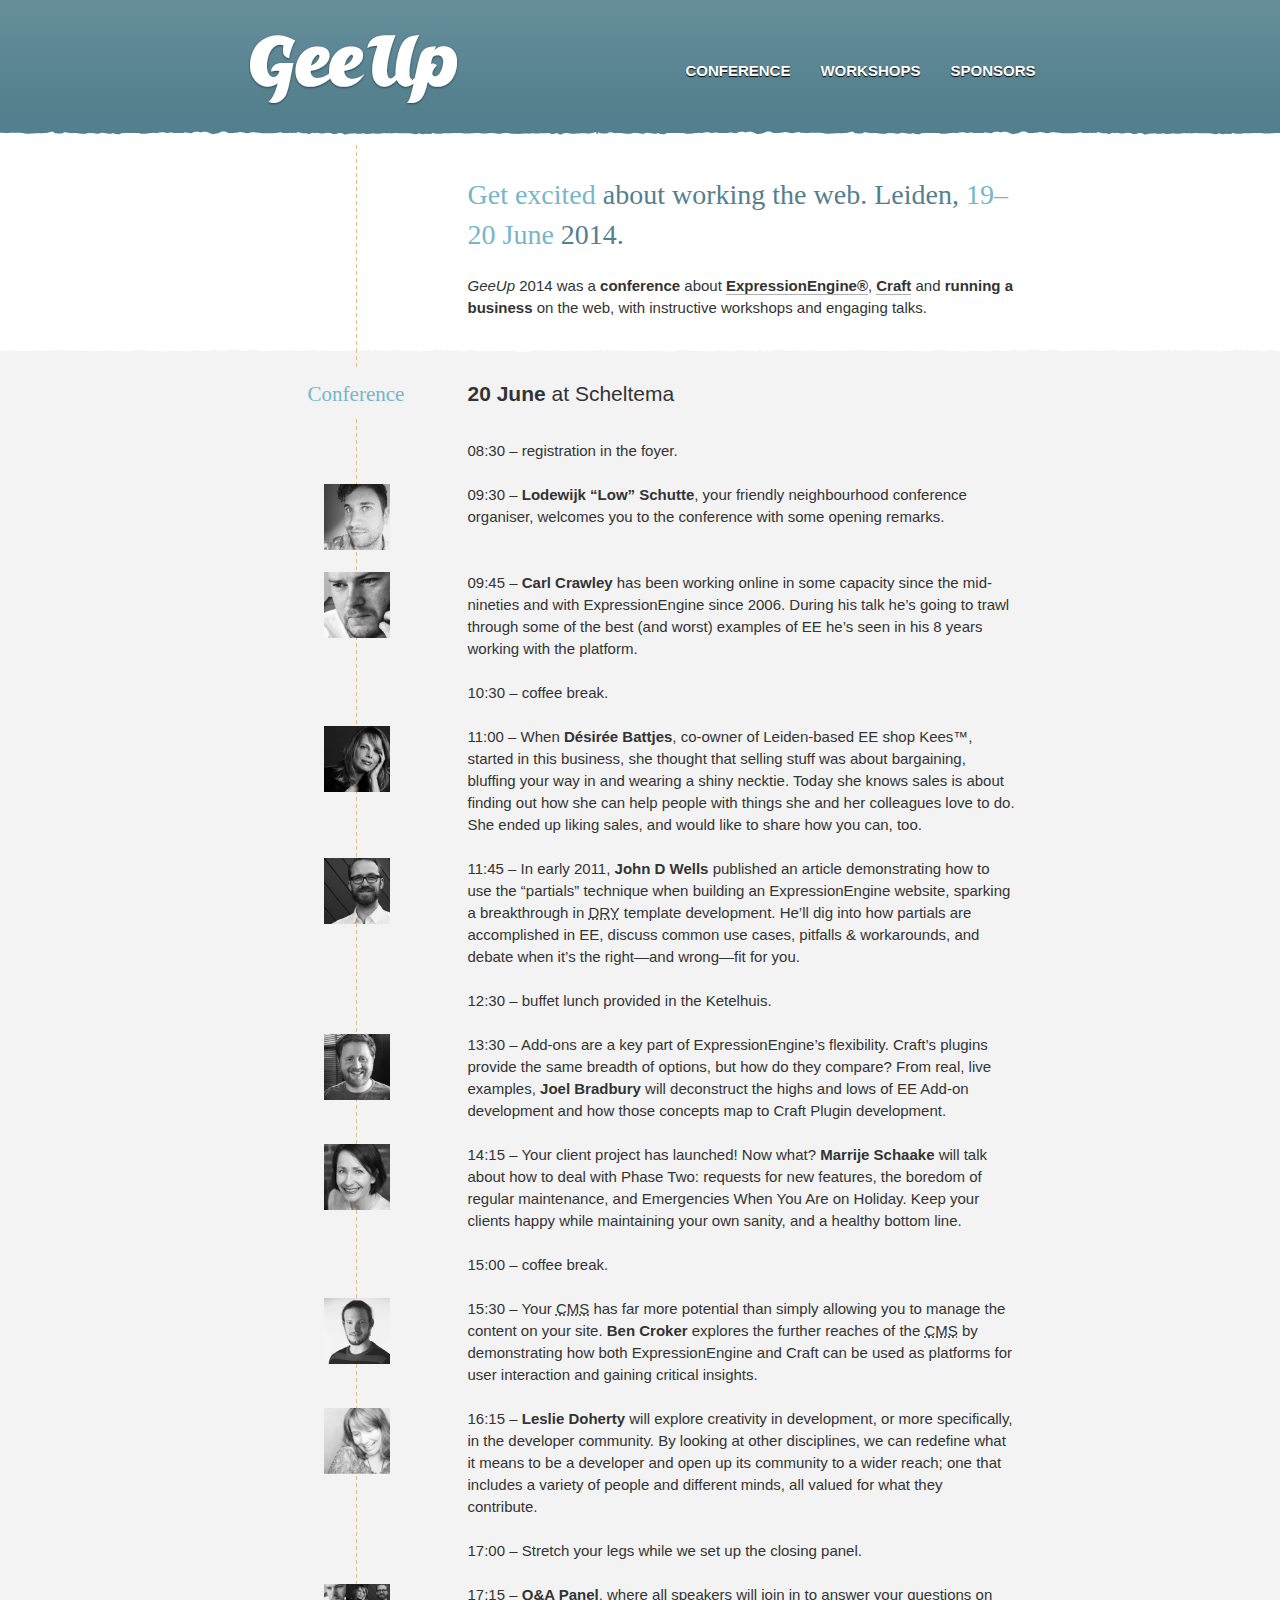
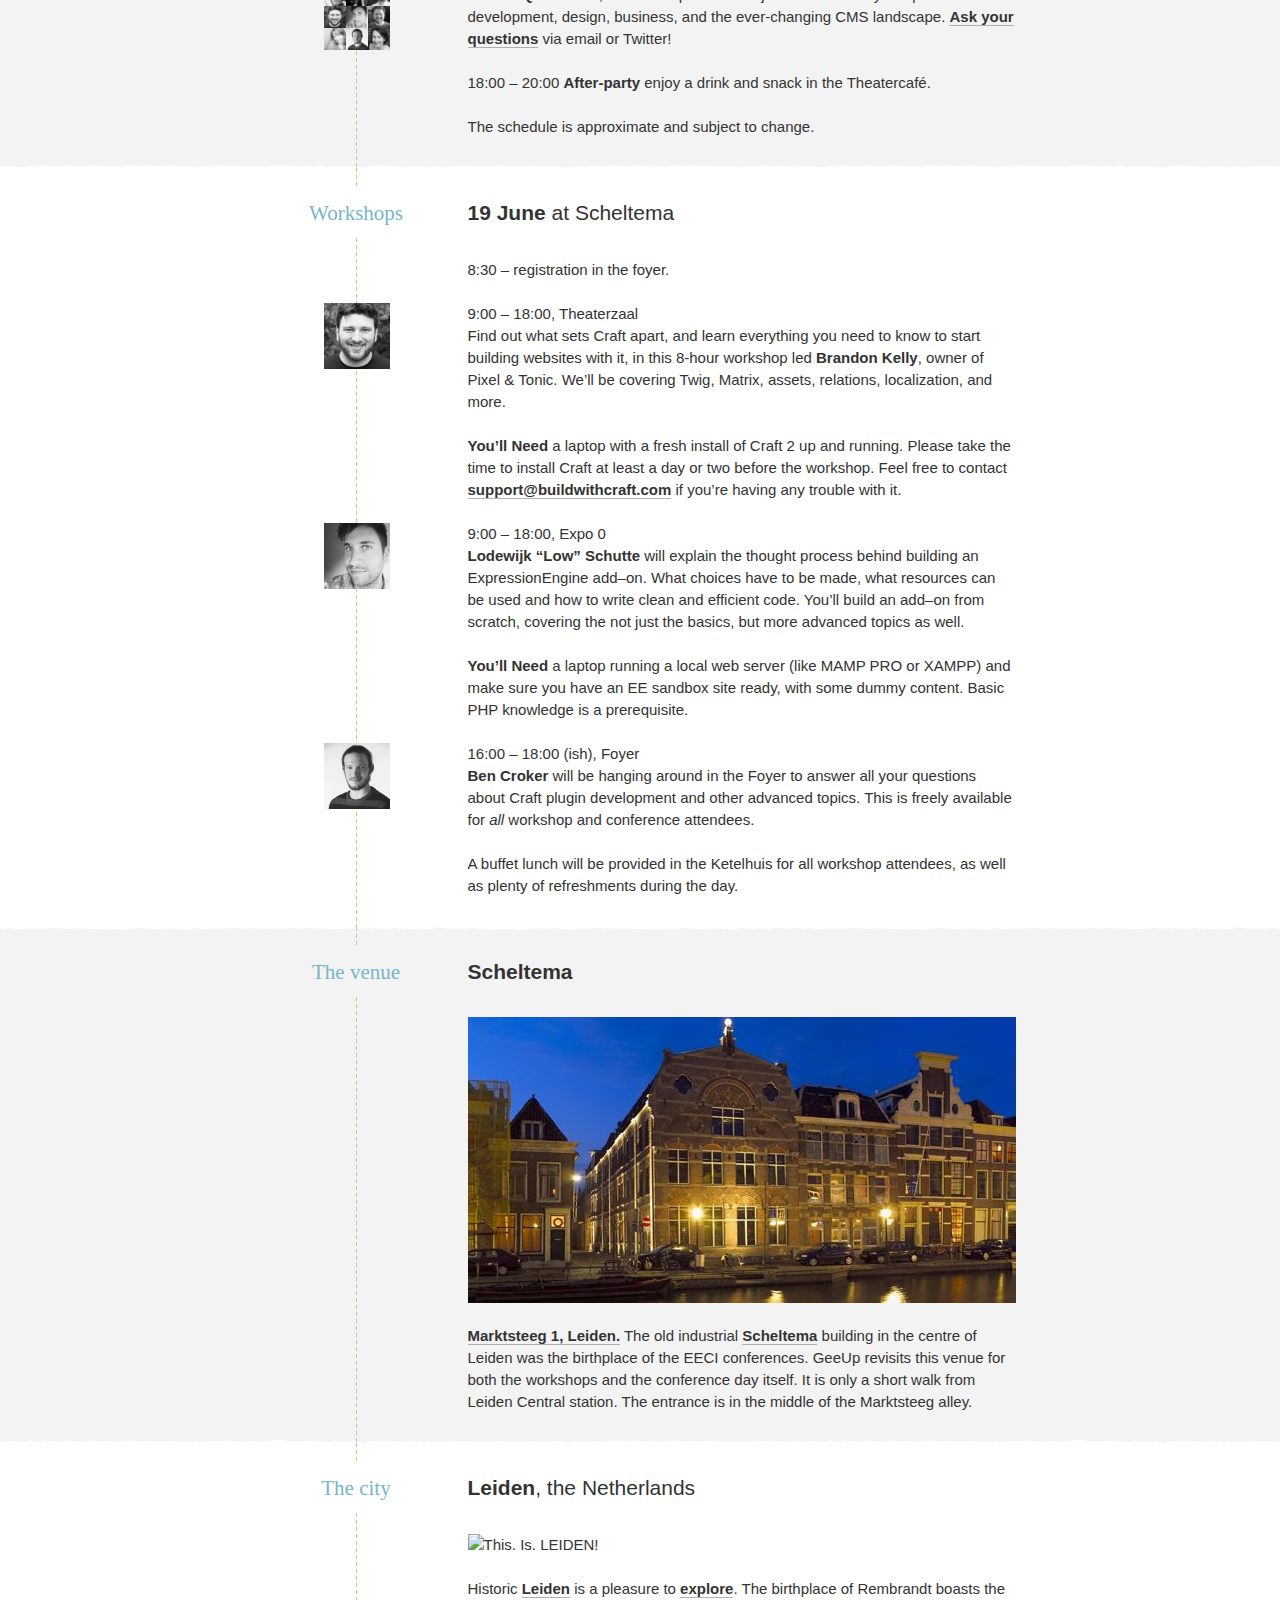
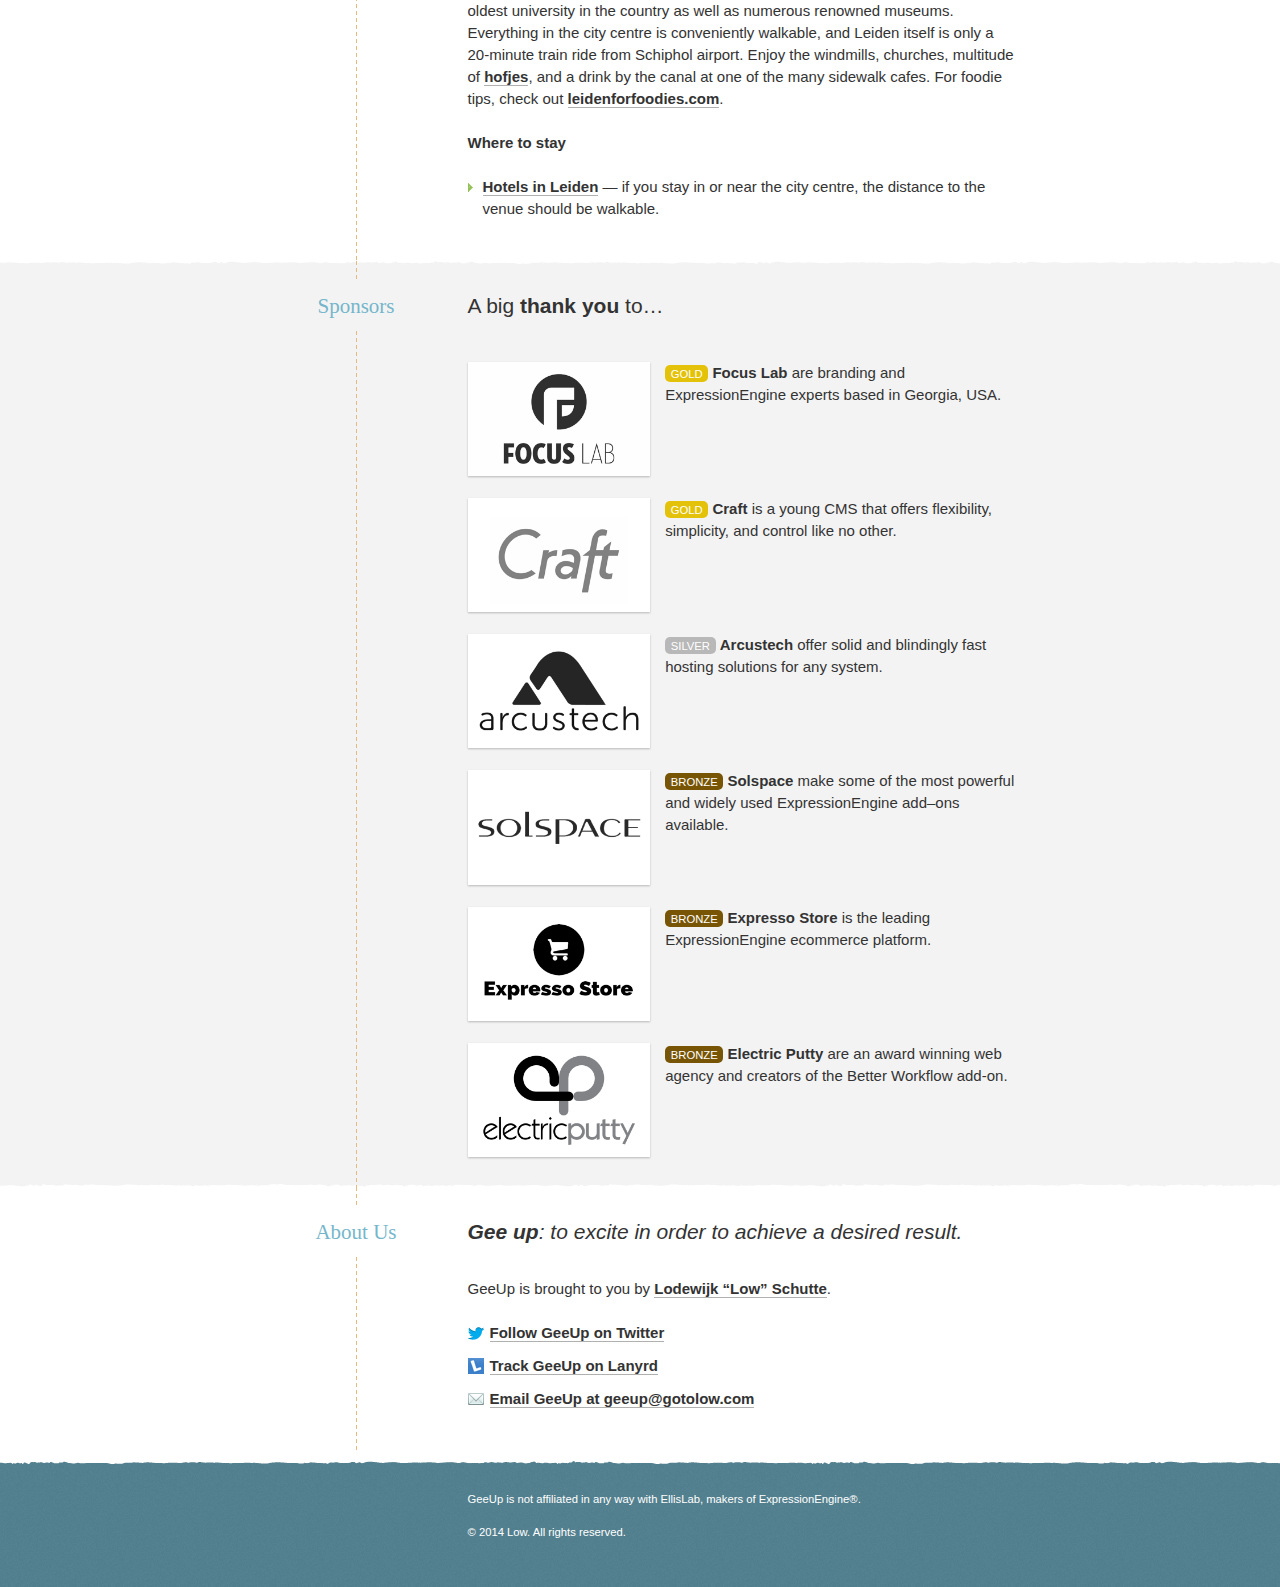
==== 2014/index.html @ 5571b3b6 "Archive 2014 edition, add 2016 teaser" ====
<!DOCTYPE html>
<html lang="en">
<head>
	<!-- Meta -->
	<meta charset="utf-8" />
	<meta name="description" content="A conference about ExpressionEngine and Craft in Leiden, 19-20 June 2014" />
	<meta name="viewport" content="width=device-width,initial-scale=1.0" />

	<!-- Icons -->
	<link rel="shortcut icon" href="../images/favicon.png" />

	<!-- Page title -->
	<title>GeeUp, 19–20 June 2014, Leiden</title>

	<!-- html5, Typekit -->
	<!--[if lt IE 9]><script src="http://html5shim.googlecode.com/svn/trunk/html5.js"></script><![endif]-->

	<script src="//use.typekit.net/hua8nly.js"></script>
	<script>try{Typekit.load();}catch(e){}</script>

	<!-- Styles -->
	<link rel="stylesheet" href="../styles/screen.css" media="screen" />
</head>
<body>
	<header>
		<div>
			<h1><a href="/">GeeUp</a></h1>
			<nav>
				<menu>
					<li><a href="#conference">Conference</a></li>
					<li><a href="#workshops">Workshops</a></li>
					<li><a href="#sponsors">Sponsors</a></li>
				</menu>
			</nav>
		</div>
	</header>
	<section class="intro">
		<div>
			<p>
				<em>Get excited</em> about working the web.
				Leiden, <em>19–20 June</em> 2014.
			</p>
			<p>
				<em>GeeUp</em> 2014 was a <strong>conference</strong> about
				<a href="http://ellislab.com/expressionengine">ExpressionEngine&reg;</a>,
				<a href="http://buildwithcraft.com/">Craft</a> and
				<strong>running a business</strong> on the web,
				with instructive workshops and engaging talks.
			</p>
		</div>
	</section>
	<section class="alt" id="conference">
		<div>
			<h2>Conference</h2>
			<p class="strong">
				<strong>20 June</strong> at Scheltema
			</p>
			<p>08:30 &ndash; registration in the foyer.</p>
			<p class="speaker">
				<img src="../images/2014/speakers/low.jpg" alt="" data-twitter="low" /> 09:30 &ndash;
				<strong>Lodewijk “Low” Schutte</strong>, your friendly neighbourhood conference organiser,
				welcomes you to the conference with some opening remarks.
			</p>
			<p class="speaker">
				<img src="../images/2014/speakers/carl.jpg" alt="" data-twitter="cwcrawley" /> 09:45 &ndash;
				<strong>Carl Crawley</strong> has been working online in some capacity since the mid-nineties
				and with ExpressionEngine since 2006. During his talk he’s going to trawl through some of the
				best (and worst) examples of <abbr>EE</abbr> he’s seen in his 8 years working with the platform.
			</p>
			<p>10:30 &ndash; coffee break.</p>
			<p class="speaker">
				<img src="../images/2014/speakers/desiree.jpg" alt="" data-twitter="desireebattjes" /> 11:00 &ndash;
				When <strong>Désirée Battjes</strong>, co-owner of Leiden-based EE shop Kees&trade;,
				started in this business, she thought that selling stuff was about bargaining,
				bluffing your way in and wearing a shiny necktie. Today she knows sales is about
				finding out how she can help people with things she and her colleagues love to do.
				She ended up liking sales, and would like to share how you can, too.
			</p>
			<p class="speaker">
				<img src="../images/2014/speakers/johnd.jpg" alt="" data-twitter="johndwells" /> 11:45 &ndash;
				In early 2011, <strong>John D Wells</strong> published an article demonstrating how to use the “partials”
				technique when building an ExpressionEngine website, sparking a breakthrough in
				<abbr title="Don’t Repeat Yourself">DRY</abbr> template development. He’ll dig into how partials are
				accomplished in EE, discuss common use cases, pitfalls &amp; workarounds, and debate when it’s the
				right&mdash;and wrong&mdash;fit for you.
			</p>
			<p>12:30 &ndash; buffet lunch provided in the Ketelhuis.</p>
			<p class="speaker">
				<img src="../images/2014/speakers/joel.jpg" alt="" data-twitter="joelbradbury" /> 13:30 &ndash;
				Add-ons are a key part of ExpressionEngine’s flexibility. Craft’s plugins provide the same breadth of options,
				but how do they compare? From real, live examples, <strong>Joel Bradbury</strong> will deconstruct the highs
				and lows of EE Add-on development and how those concepts map to Craft Plugin development.
			</p>
			<p class="speaker">
				<img src="../images/2014/speakers/marrije.jpg" alt="" data-twitter="marrije" /> 14:15 &ndash;
				Your client project has launched! Now what? <strong>Marrije Schaake</strong> will talk about how to
				deal with Phase Two: requests for new features, the boredom of regular maintenance,
				and Emergencies When You Are on Holiday. Keep your clients happy while maintaining your own sanity,
				and a healthy bottom line.
			</p>
			<p>15:00 &ndash; coffee break.</p>
			<p class="speaker">
				<img src="../images/2014/speakers/ben.jpg" alt="" data-twitter="ben_pylo" /> 15:30 &ndash;
				Your <abbr title="Content Management System">CMS</abbr> has far more potential than simply allowing
				you to manage the content on your site. <strong>Ben Croker</strong> explores the further reaches of
				the <abbr title="Content Management System">CMS</abbr> by demonstrating how both ExpressionEngine
				and Craft can be used as platforms for user interaction and gaining critical insights.
			</p>
			<p class="speaker">
				<img src="../images/2014/speakers/leslie.jpg" alt="" data-twitter="mrsflinger" /> 16:15 &ndash;
				<strong>Leslie Doherty</strong> will explore creativity in development, or more specifically,
				in the developer community. By looking at other disciplines, we can redefine what it means to
				be a developer and open up its community to a wider reach; one that includes a variety of people
				and different minds, all valued for what they contribute.
			</p>
			<p>17:00 &ndash; Stretch your legs while we set up the closing panel.</p>
			<p class="speaker">
				<img src="../images/2014/speakers/all.jpg" alt="" /> 17:15 &ndash;
				<strong>Q&amp;A Panel</strong>, where all speakers will join in to answer your questions on
				development, design, business, and the ever-changing CMS landscape.
				<a href="#about">Ask your questions</a> via email or Twitter!
			</p>
			<p>
				18:00 &ndash; 20:00 <strong>After-party</strong> enjoy a drink and snack in the Theatercafé.
			</p>
			<p>
				The schedule is approximate and subject to change.
			</p>
		</div>
	</section>
	<section id="workshops">
		<div>
			<h2>Workshops</h2>
			<p class="strong">
				<strong>19 June</strong> at Scheltema
			</p>
			<p>8:30 &ndash; registration in the foyer.</p>
			<p class="speaker">
				<img src="../images/2014/speakers/brandon.jpg" alt="" data-twitter="brandonkelly" />
				9:00 &ndash; 18:00, Theaterzaal<br />
				Find out what sets Craft apart, and learn everything you need to know to start building websites
				with it, in this 8-hour workshop led <strong>Brandon Kelly</strong>, owner of Pixel&nbsp;&amp;&nbsp;Tonic.
				We’ll be covering Twig, Matrix, assets, relations, localization, and more.
			</p>
			<p>
				<strong>You’ll Need</strong> a laptop with a fresh install of Craft 2 up and running.
				Please take the time to install Craft at least a day or two before the workshop.
				Feel free to contact <a href="mailto:support@buildwithcraft.com">support@buildwithcraft.com</a>
				if you’re having any trouble with it.
			</p>
			<p class="speaker">
				<img src="../images/2014/speakers/low.jpg" alt="" data-twitter="low" />
				9:00 &ndash; 18:00, Expo 0<br /><strong>Lodewijk “Low” Schutte</strong> will explain
				the thought process behind building an ExpressionEngine add–on. What choices have to be made, what
				resources can be used and how to write clean and efficient code. You’ll build an
				add–on from scratch, covering the not just the basics, but more advanced topics as well.
			</p>
			<p>
				<strong>You’ll Need</strong> a laptop running a local web server (like MAMP PRO or XAMPP)
				and make sure you have an EE sandbox site ready, with some dummy content.
				Basic PHP knowledge is a prerequisite.
			</p>
			<p class="speaker">
				<img src="../images/2014/speakers/ben.jpg" alt="" data-twitter="ben_pylo" />
				16:00 &ndash; 18:00 (ish), Foyer<br />
				<strong>Ben Croker</strong> will be hanging around in the Foyer to answer all your questions
				about Craft plugin development and other advanced topics. This is freely available for <em>all</em>
				workshop and conference attendees.
			</p>
			<p>
				A buffet lunch will be provided in the Ketelhuis for all workshop attendees, as well as plenty
				of refreshments during the day.
			</p>
		</div>
	</section>
	<section id="venue" class="alt">
		<div>
			<h2>The <b>venue</b></h2>
			<p class="strong"><strong>Scheltema</strong></p>
			<img src="../images/content/scheltema.jpg" alt="Scheltema Complex" class="full" />
			<p>
				<a href="http://goo.gl/maps/rwKg9">Marktsteeg 1, Leiden.</a> The old industrial
				<a href="http://www.scheltemaleiden.nl/">Scheltema</a> building	in the centre of
				Leiden was the birthplace of the EECI conferences. GeeUp revisits this venue
				for both the workshops and the conference day itself. It is only a short walk from
				Leiden Central station. The entrance is in the middle of the Marktsteeg alley.
			</p>
		</div>
	</section>
	<section id="city">
		<div>
			<h2>The <b>city</b></h2>
			<p class="strong"><strong>Leiden</strong>, the Netherlands</p>
			<img src="http://upload.wikimedia.org/wikipedia/commons/thumb/9/96/Leiden_Panorama_7.JPG/640px-Leiden_Panorama_7.JPG"
			alt="This. Is. LEIDEN!" class="full" />
			<p>
				Historic <a href="http://en.wikipedia.org/wiki/Leiden">Leiden</a> is a pleasure to
				<a href="http://portal.leiden.nl/en/homepage">explore</a>.
				The birthplace of Rembrandt boasts the oldest university in the country as well as numerous renowned museums.
				Everything in the city centre is conveniently walkable, and Leiden itself is only a 20-minute
				train ride from Schiphol airport. Enjoy the windmills, churches, multitude of
				<a href="http://en.wikipedia.org/wiki/Hofje">hofjes</a>, and a drink by the canal at one
				of the many sidewalk cafes. For foodie tips, check out
				<a href="http://leidenforfoodies.com/">leidenforfoodies.com</a>.
			</p>
			<h3>Where to stay</h3>
			<ul>
				<li>
					<a href="https://www.google.com/search?q=hotels+leiden+netherlands">Hotels in Leiden</a>
					&mdash; if you stay in or near the city centre, the distance to the venue should be walkable.
				</li>
			</ul>
		</div>
	</section>
	<section id="sponsors" class="alt">
		<div>
			<h2>Sponsors</h2>
			<p class="strong">A big <strong>thank you</strong> to&hellip;</p>
			<p class="gold">
				<a href="http://focuslabllc.com/"><img src="../images/2014/sponsors/focuslab.png" alt="Focus Lab" /></a>
				<strong>Focus Lab</strong> are branding and ExpressionEngine experts based in Georgia, USA.
			</p>
			<p class="gold">
				<a href="http://buildwithcraft.com/"><img src="../images/2014/sponsors/craft.png" alt="Craft" /></a>
				<strong>Craft</strong> is a young CMS that offers flexibility, simplicity, and control like no other.
			</p>
			<p class="silver">
				<a href="http://arcustech.com/"><img src="../images/2014/sponsors/arcustech.png" alt="Arcustech" /></a>
				<strong>Arcustech</strong> offer solid and blindingly fast hosting solutions for any system.
			</p>
			<p class="bronze">
				<a href="http://solspace.com/"><img src="../images/2014/sponsors/solspace.png" alt="Solspace" /></a>
				<strong>Solspace</strong> make some of the most powerful and widely used ExpressionEngine add–ons available.
			</p>
			<p class="bronze">
				<a href="https://exp-resso.com/"><img src="../images/2014/sponsors/expresso-store.png" alt="Expresso Store" /></a>
				<strong>Expresso Store</strong> is the leading ExpressionEngine ecommerce platform.
			</p>
			<p class="bronze">
				<a href="http://www.electricputty.co.uk/"><img src="../images/2014/sponsors/electricputty.png" alt="Electric Putty" /></a>
				<strong>Electric Putty</strong> are an award winning web agency and creators of the Better Workflow add-on.
			</p>
		</div>
	</section>
	<section id="about">
		<div>
			<h2><b>About</b> Us</h2>
			<p class="strong">
				<em><strong>Gee up</strong>: to excite in order to achieve a desired result.</em>
			</p>
			<p>
				GeeUp is brought to you by <a href="http://gotolow.com/">Lodewijk “Low” Schutte</a>.
			</p>
			<ul class="icons">
				<li class="twitter"><a href="https://twitter.com/geeuphq">Follow GeeUp on Twitter</a></li>
				<li class="lanyrd"><a href="http://lanyrd.com/2014/geeup/">Track GeeUp on Lanyrd</a></li>
				<li class="email"><a href="mailto:geeup@gotolow.com">Email GeeUp at geeup@gotolow.com</a></li>
			</ul>
		</div>
	</section>
	<footer>
		<div>
			<p class="small-print">
				GeeUp is not affiliated in any way with EllisLab, makers of ExpressionEngine&reg;.
			</p>
			<p class="small-print">
				&copy; 2014 Low. All rights reserved.
			</p>
		</div>
	</footer>
	<script>
		(function(i,s,o,g,r,a,m){i['GoogleAnalyticsObject']=r;i[r]=i[r]||function(){
		(i[r].q=i[r].q||[]).push(arguments)},i[r].l=1*new Date();a=s.createElement(o),
		m=s.getElementsByTagName(o)[0];a.async=1;a.src=g;m.parentNode.insertBefore(a,m)
		})(window,document,'script','//www.google-analytics.com/analytics.js','ga');

		ga('create', 'UA-36770472-4', 'geeuphq.com');
		ga('send', 'pageview');

		(function(){
			if ( ! document.getElementsByClassName) return;
			var speakers = document.getElementsByClassName('speaker');
			for (var i in speakers) {
				var speaker = speakers[i];
				if ( ! speaker.getElementsByTagName) continue;
				var mugshot = speakers[i].getElementsByTagName('img')[0],
					twitter = mugshot.getAttribute('data-twitter');

				if (twitter) {

					var img = document.createElement('img');
					img.src = '../images/twitter-overlay-blue.png';
					img.className = 'twitter-overlay';
					img.title = 'Follow @'+twitter+' on Twitter';
					img.onclick = (function(username){
						return function() {window.open('https://twitter.com/'+username)}
					})(twitter);

					speaker.insertBefore(img, mugshot.nextSibling);
				}
			}
		})();

	</script>
</body>
</html>
---- styles/screen.css ----
/*	COLOURS USED light | dark
	Blue:     #76b6cb | #53808e
	Greyblue: #94b9cb | #6f8a98
	Orange:   #e5ba81 | #bb9669
	Green:    #b7d967 | #93c158
	Yellow:   #fde47f | #e0c971
	Grey:     #f3f3f3 | #b0b0b0
	Dark:     #333
**	--------------------------------------------- */

@import url(reset.css);

/*	Body
**	--------------------------------------------- */

body {
	background:#53808e url(../images/bg-footer.png);
	font:93.75%/1.46666666666667 'proxima-nova', 'helvetica neue', arial, sans-serif; /* 15/22 */
	color:#fff;
}

header > div,
section > div,
footer > div {
	margin:0 auto;
	padding:30px 20px 30px 223px;
	max-width:548px;
	position:relative;
}

/* Default margin bottom */
p, ul, ol, dl, table, blockquote, pre, form {
	margin-bottom:1.46666666666667em; /* 22 */
}

strong {
	font-weight:bold;
}

em {
	font-style:italic;
}

code {
	font-family: consolas, 'andale mono', monospace;
	background:#ffd;
	color:#666;
	padding:0 3px;
}

/* Default links */
a {
	color:#333;
	font-weight:bold;
	text-decoration:none;
	border-bottom:1px solid #b0b0b0;
}

a:visited {
	color:#666;
}

a:active {
	border-color:#000;
}

a:hover {
	color:#53808e;
	border-color:#94b9cb;
}

/*	Header
**	--------------------------------------------- */

header {
	background:#53808e url(../images/bg-header.png) repeat-x;
	color:#fff;
	height:135px;
	border-bottom:10px solid #fff;
}

header h1 a {
	display:block;
	background:url(../images/logo-geeup.png) no-repeat;
	height:88px;
	width:227px;
	position:absolute;
	top:25px;
	left:-5px;
	overflow:hidden;
	text-indent:-9999em;
	border:none;
	-webkit-transition:top .2s;
	-moz-transition:top .2s;
	transition:top .2s;
}

header nav,
header p {
	position:absolute;
	top:60px;
	right:0;
	-webkit-transition:top .2s;
	-moz-transition:top .2s;
	transition:top .2s;
}

header nav li {
	float:left;
	margin-left:30px;
	-webkit-transition:margin .2s;
	-moz-transition:margin .2s;
	transition:margin .2s;
}

header nav a,
header nav a:visited,
header p {
	display:block;
	font-weight:bold;
	color:#fff;
	text-decoration:none;
	text-transform:uppercase;
	text-shadow:0 1px 1px #000;
	border:none;
	/*letter-spacing:1px;*/
}

header nav .active a,
header nav a:hover {
	color:#fff;
	border-bottom:2px solid #93c158;
}

header p {
	margin-right:20px;
}

/*	Sections
**	--------------------------------------------- */

section {
	background:#fff;
	color:#333;
	overflow:auto;
}

section > div {
	background:url(../images/dash.png) 111px 0 repeat-y;
}

section h2 {
	font:1.4em/1.42857142857143 'adelle', georgia, serif; /* 21/30 */
	float:left;
	width:223px;
	text-align:center;
	color:#76b6cb;
	white-space:nowrap;
	background:#fff;
	padding:10px 0;
	margin:-10px 0 0 -223px;
}

section h3 {
	font-weight:bold;
	margin-bottom:1.46666666666667em;
}

section.alt {
	background:url(../images/bg-alt-top.png) repeat-x, url(../images/bg-alt-bottom.png) 0 100% repeat-x;
}

section.alt,
section.alt h2 {
	background-color:#f3f3f3;
}

section ul li {
	background:url(../images/icon-arrow.gif) no-repeat 0 7px;
	padding-left:15px;
	margin-bottom:0.73333333333333em;
}

section > div > :last-child {
	margin-bottom:0;
}

/*	Intro section
**	--------------------------------------------- */

section h1,
.intro p:first-child {
	font:1.86666666666667em/1.42857142857143 'adelle', georgia, serif; /* 28/40 */
	color:#53808e;
	margin-bottom:0.71428571428571em; /* 20 */
}

section h1 em,
.intro p:first-child em {
	font-style:normal;
	color:#76b6cb;
}

section h1 {
	margin-bottom:0;
}

.intro h1 {
	font:1.86666666666667em/1.42857142857143 'adelle', georgia, serif; /* 28/40 */
	color:#53808e;
}

.intro span {
	display:block;
}

.intro i {
	opacity:0.5
}

/*	Who section
**	--------------------------------------------- */

.speaker {
	min-height:4.4em;
}

.speaker img {
	float:left;
	margin:0 40px 0 -144px;
	max-width:4.4em;
}

.speaker .twitter-overlay {
	cursor:pointer;
	opacity:0;

	-webkit-transition:opacity .2s;
	-moz-transition:opacity .2s;
	-ms-transition:opacity .2s;
	-o-transition:opacity .2s;
	transition:opacity .2s;
}

.speaker .twitter-overlay:hover {
	opacity:1;
}

/*	Where section
**	--------------------------------------------- */

img.full {
	display:block;
	width:100%;
	margin-bottom:1.46666666666667em;
}

/*	Sponsors section
**	--------------------------------------------- */

#sponsors p:after {
	content:".";
	display:block;
	clear:both;
	visibility:hidden;
	line-height:0;
	height:0;
}

#sponsors p img {
	float:left;
	max-width:33.333%;
	margin-right:1em;
	display:block;
	background:#fff;

	-webkit-box-shadow:0 1px 2px rgba(0,0,0,0.25);
	-moz-box-shadow:0 1px 2px rgba(0,0,0,0.25);
	-ms-box-shadow:0 1px 2px rgba(0,0,0,0.25);
	-o-box-shadow:0 1px 2px rgba(0,0,0,0.25);
	box-shadow:0 1px 2px rgba(0,0,0,0.25);
}

#sponsors p:before {
	text-transform:uppercase;
	padding:3px .5em 2px;
	color:#fff;
	font-size:0.75em;
	line-height:normal;
	border-radius:5px;
}

.gold:before {
	content:'Gold';
	background-color:#e3c209;
}

.silver:before {
	content:'Silver';
	background-color:#b8b8b8;
}

.bronze:before {
	content:'Bronze';
	background-color:#775505;
}

/*	Icons list
**	--------------------------------------------- */

.icons li {
	background:transparent none 0 50% no-repeat;
	padding-left:22px;
}

.icons .twitter {
	background-image:url(../images/icon-twitter.png);
}

.icons .lanyrd {
	background-image:url(../images/icon-lanyrd.png);
}

.icons .email {
	background-image:url(../images/icon-mail.png);
}

/*	Subscribe form
**	--------------------------------------------- */

input[name="EMAIL"] {
	font:1em/2 'proxima-nova', 'helvetica neue', arial, sans-serif;
	border:none;
	border-bottom:1px dashed #ccc;
	background:transparent;
	vertical-align:bottom;
	padding:0 .5em;
	margin:0 -0.3em 0 0;
	outline:none;
	display:inline-block;
}

input[name="EMAIL"]:active,
input[name="EMAIL"]:focus {
	border-bottom:1px solid #93c158;
}

/*	Call To Action
**	--------------------------------------------- */

.cta {
	border:none;
}

button.cta {
	font:1em/normal 'proxima-nova', 'helvetica neue', arial, sans-serif;
	background:transparent;
	outline:none;
	cursor:pointer;
	padding:0;
	margin:0;
	vertical-align:middle;
}

/* Effing Firefox inconsistancy */
button.cta::-moz-focus-inner {
    padding:0;
    border:none;
}

.cta b, .cta strong {
	display:inline-block;
	vertical-align:middle;
}

.cta strong {
	background:#93c158;
	color:#fff;
	padding:0 .5em;
	line-height:2;
	font-weight:bold;
	text-shadow:0 1px 1px rgba(0,0,0,0.5);
	white-space:nowrap;
}

.cta .cta-l {
	border-style:solid;
	border-width:1em 0 1em 1em;
	border-color:#93c158 transparent;
	height:0;
}

.cta .cta-r {
	border-style:solid;
	border-width:1em 0 1em 1em;
	border-color:transparent #93c158;
	height:0;
}

/* Call To Action hover colours */
.cta:hover strong,
.cta:active strong,
.cta:focus strong {
	background:#b7d967;
	text-shadow:0 1px 1px rgba(0,0,0,0.75);
}

.cta:hover .cta-l,
.cta:active .cta-l,
.cta:focus .cta-l {
	border-color:#b7d967 transparent;
}

.cta:hover .cta-r,
.cta:active .cta-r,
.cta:focus .cta-r {
	border-color:transparent #b7d967;
}

/*	Larger text
**	--------------------------------------------- */

.strong {
	font-size:1.4em; /* 21 */
	line-height:1.42857142857143; /* 30 */
}

.strong.em {
	color:#76b6cb;
}

/*	Quotes
**	--------------------------------------------- */

blockquote {
	font:italic 1.2em/1.5 'adelle', georgia, serif; /* 18/27 */
}

blockquote + p {
	margin-top:-1em;
}

/*	Slideshow
**	--------------------------------------------- */

#slideshow section > div {
	padding:30px 0;
	max-width:791px;
	background:none;
	text-align:center;
}

#slideshow ul li {
	padding:0;
	background:none;
}

#slideshow ul li:before {
	content:none;
}

#slideshow ul img {
	max-width:100%
}

/*	Footer
**	--------------------------------------------- */

footer {
	background:url(../images/bg-footer-top.png) repeat-x;
	color:#fff;
	border-top:10px solid #fff;
}

footer a,
footer a:visited {
	color:#fff;
	font-weight:normal;
	text-decoration:underline;
	border:none;
}

footer a:hover {
	color:#fde47f;
}

footer .small-print {
	font-size:0.75em;
	line-height:1.5;
}


/*	Media Queries
**	--------------------------------------------- */

@media screen and (max-width:768px) {
	header:not(.sponsors) h1 a {
		left:10px;
		top:5px;
	}

	header.sponsors h1 a {
		left:10px;
	}

	header nav {
		right:20px;
		top:95px;
	}

	header nav li {
		margin-left:10px;
	}

	section > div {
		padding-left:20px;
		background:none;
	}

	section h2 {
		float:none;
		width:auto;
		text-align:left;
		margin:0 0 1em 0;
		padding:0;
	}

	.intro span {
		display:inline;
	}

	.intro b {
		white-space:nowrap;
	}

	section h1,
	.intro p:first-child {
		font-size:1.6em; /* 24 */
		line-height:1.5; /* 36 */
		margin-bottom:0.75; /* 18 */
	}

	.speaker {
		position:relative;
	}

	.speaker img {
		float:left;
		margin:0 1em 0 0;
	}

	.speaker .twitter-overlay {
		position:absolute;
		left:0;
		top:0;
	}

	.details h2 {
		text-indent:0;
	}

	#slideshow li {
		text-align:center;
	}

	footer > div {
		padding-left:20px;
	}
}

@media screen and (max-width:480px) {
	header nav li a {
		font-variant:small-caps;
		text-transform:lowercase;
	}
}
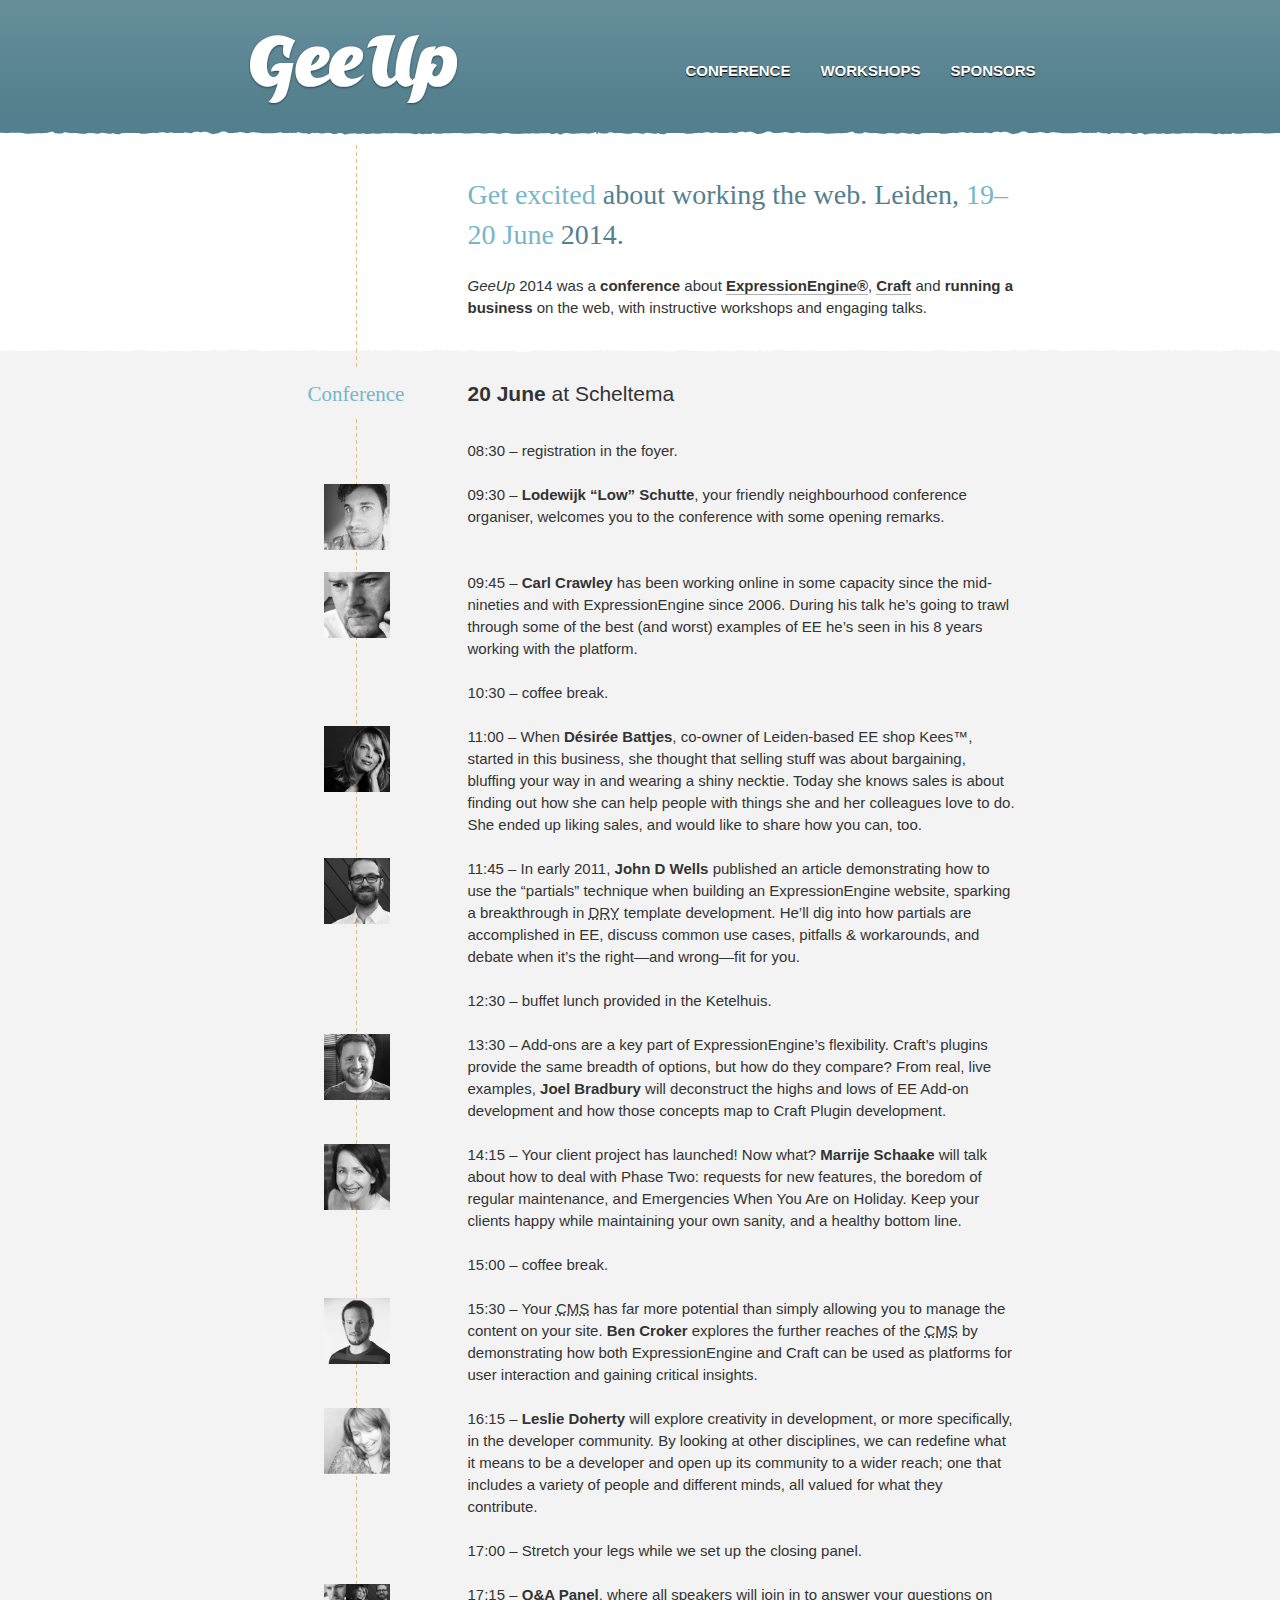
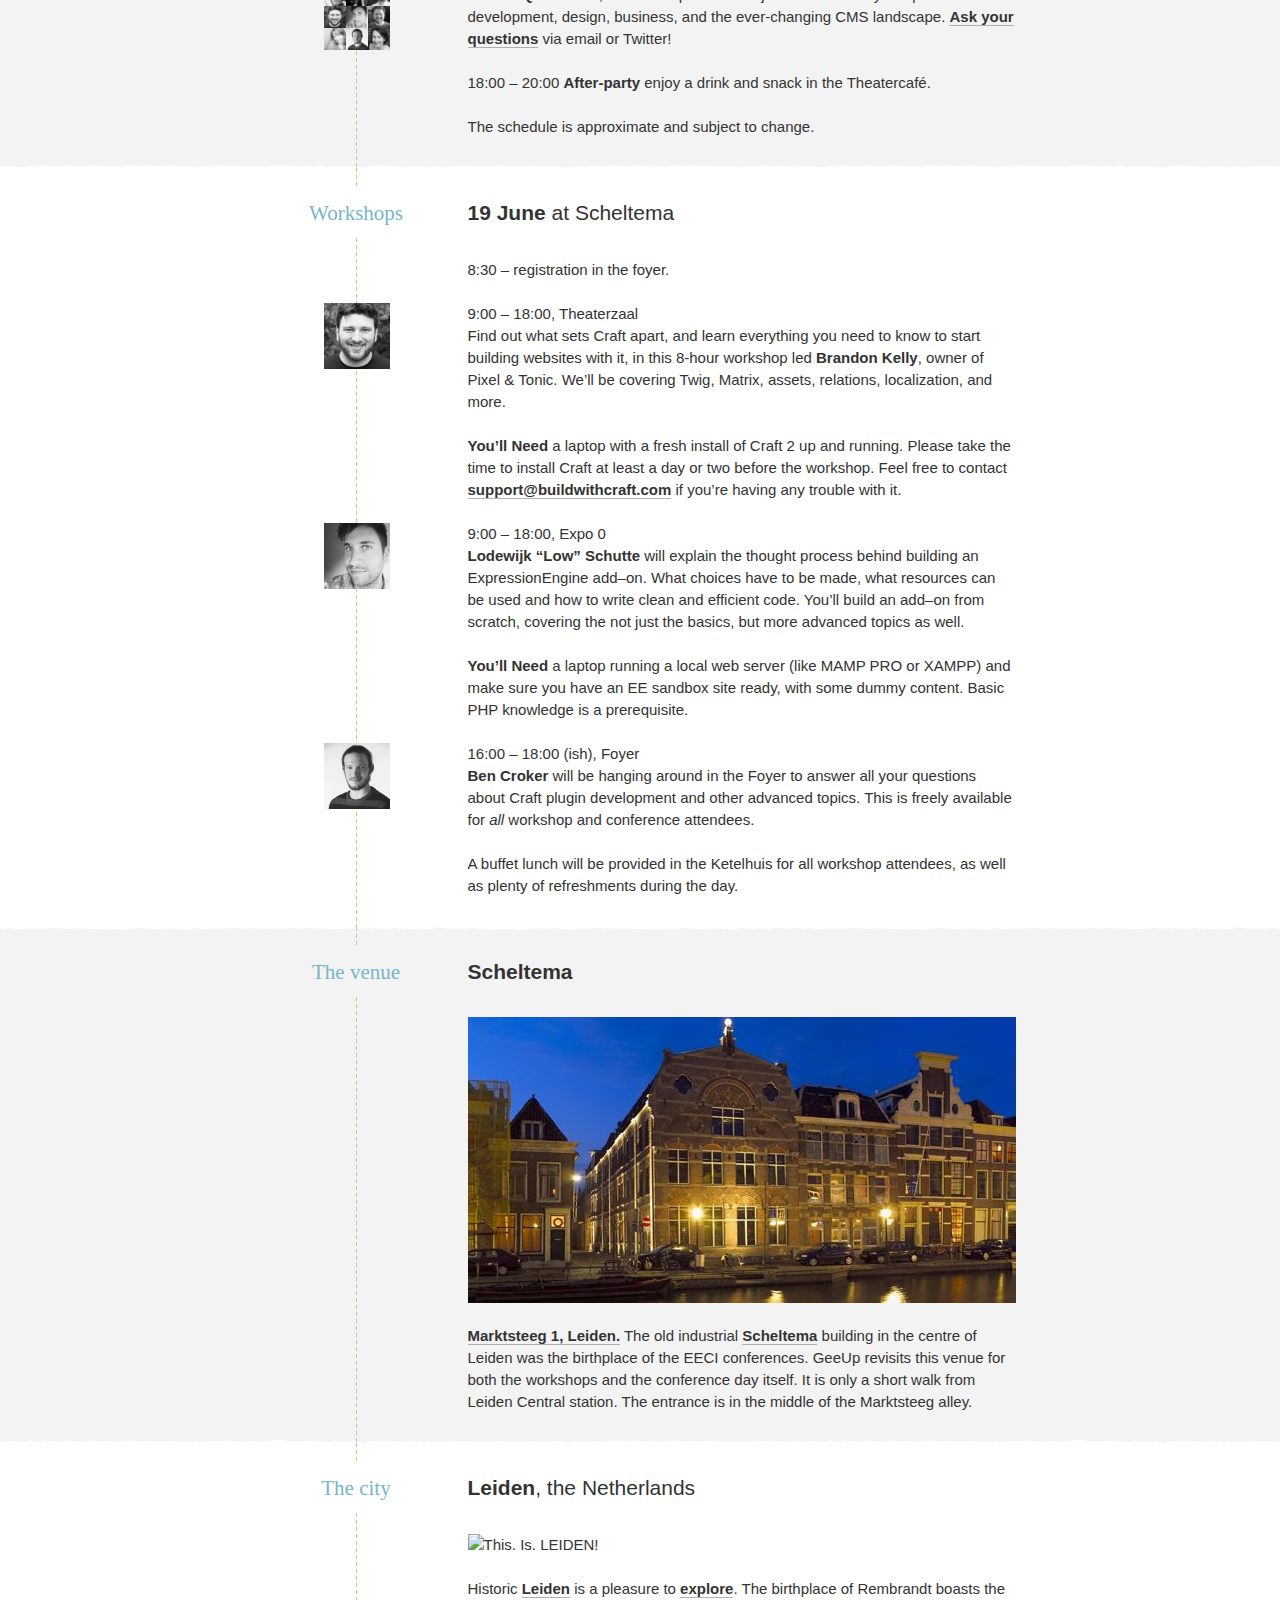
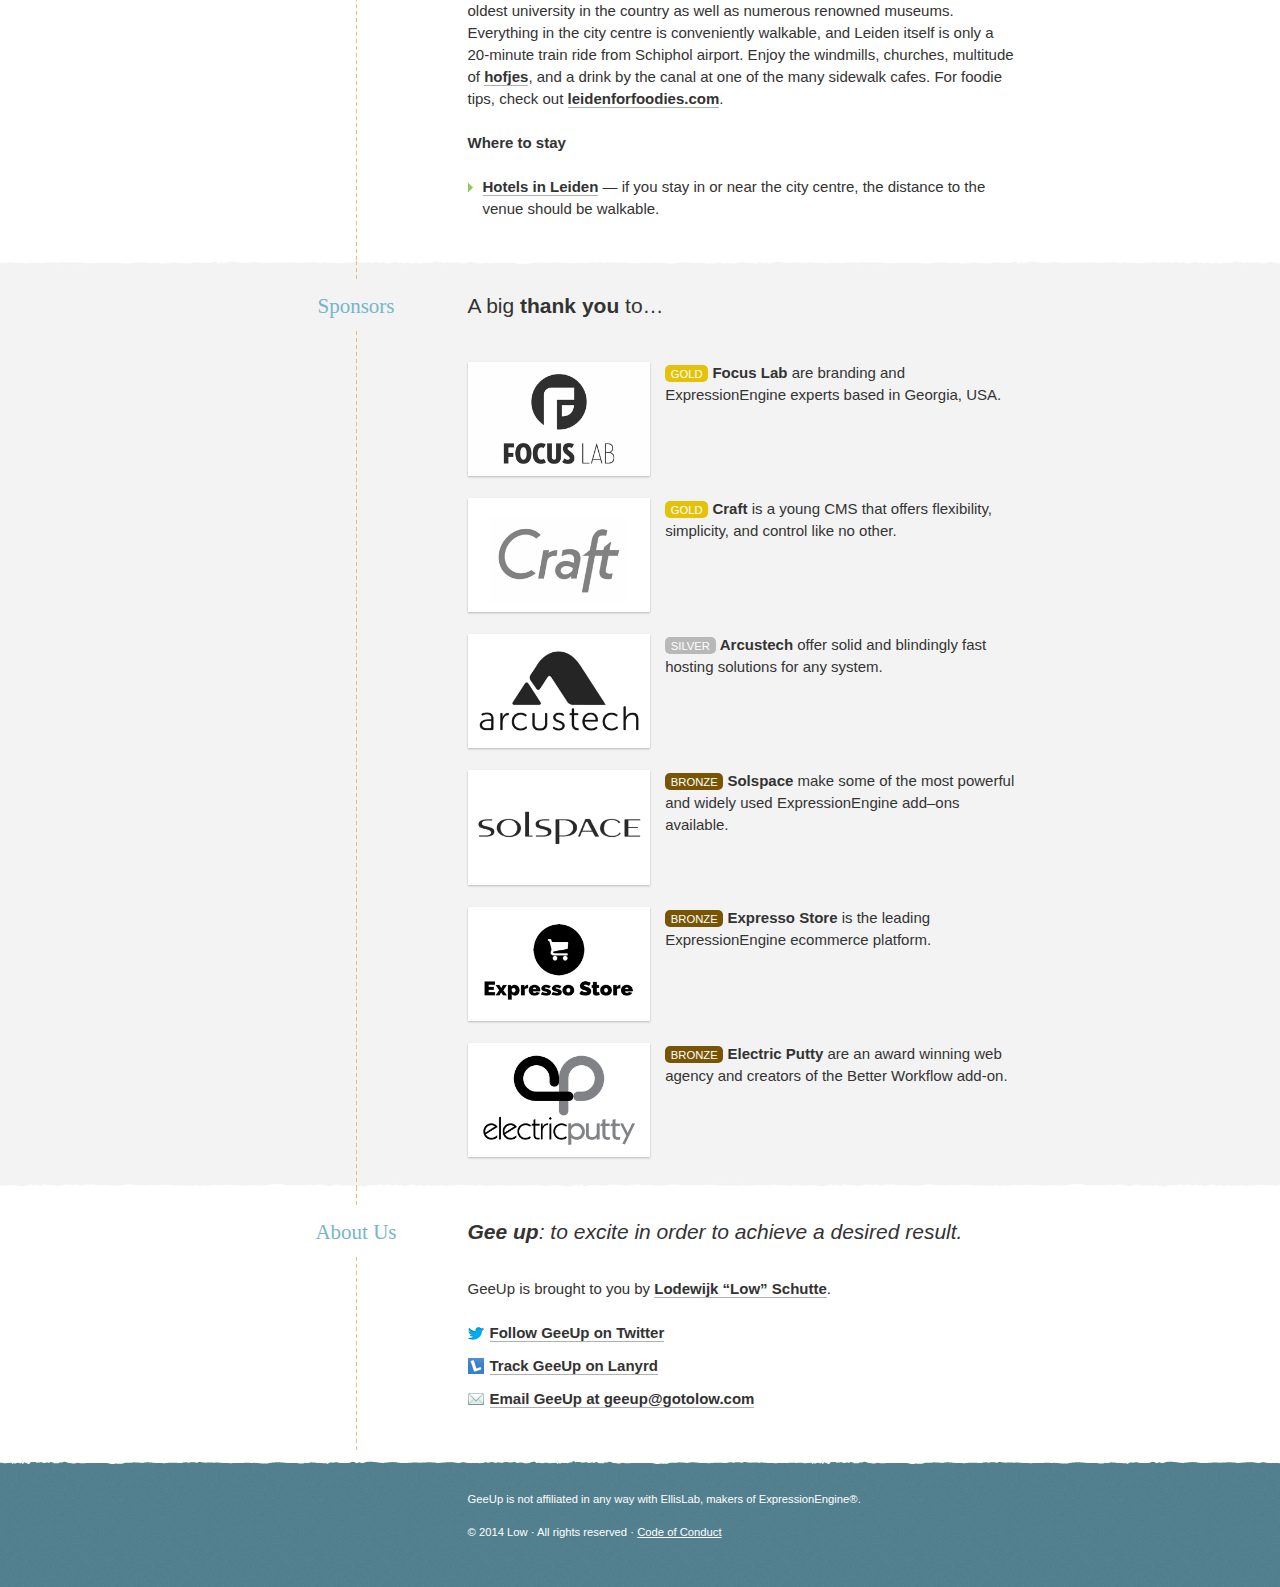
==== commit ab49008f: "Added code of conduct" ====
--- a/2014/index.html
+++ b/2014/index.html
@@ -264,7 +264,9 @@
 				GeeUp is not affiliated in any way with EllisLab, makers of ExpressionEngine&reg;.
 			</p>
 			<p class="small-print">
-				&copy; 2014 Low. All rights reserved.
+				&copy; 2014 Low
+				&middot; All rights reserved
+				&middot; <a href="/code-of-conduct.html">Code of Conduct</a>
 			</p>
 		</div>
 	</footer>
